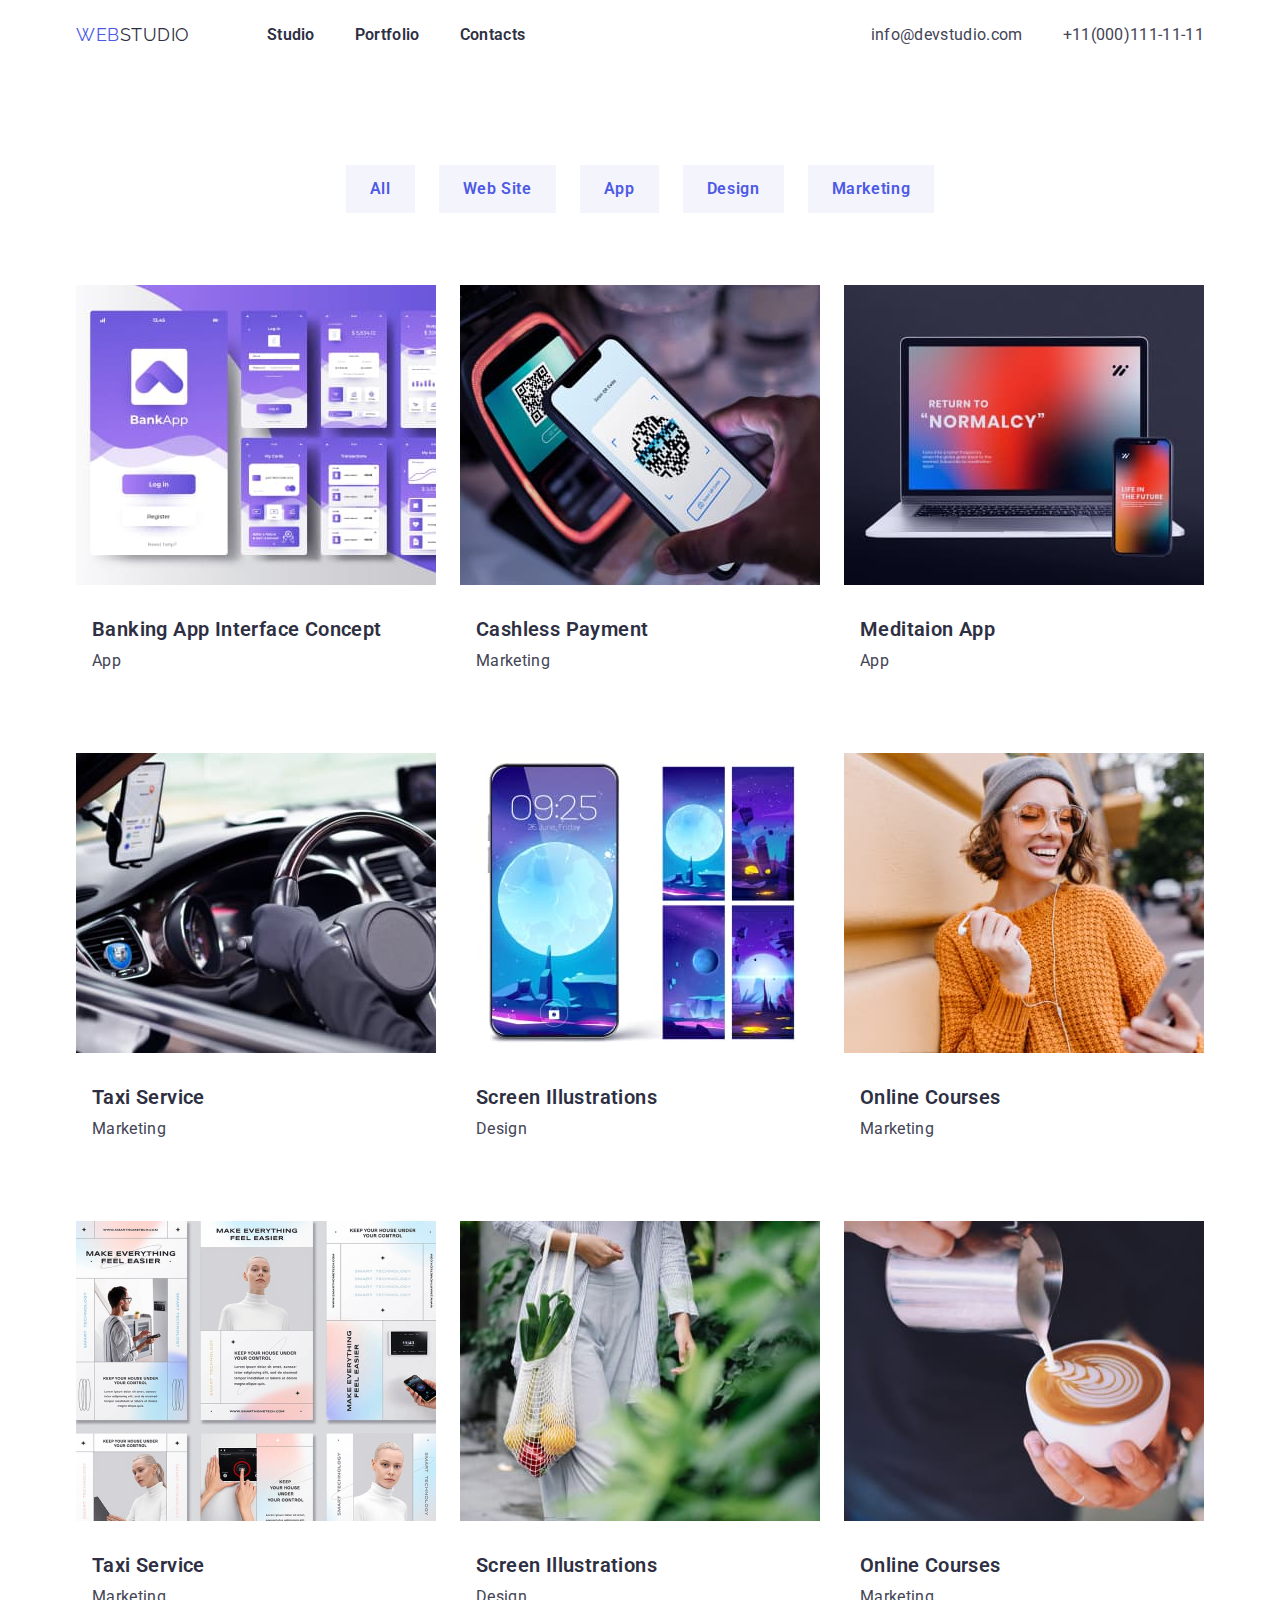
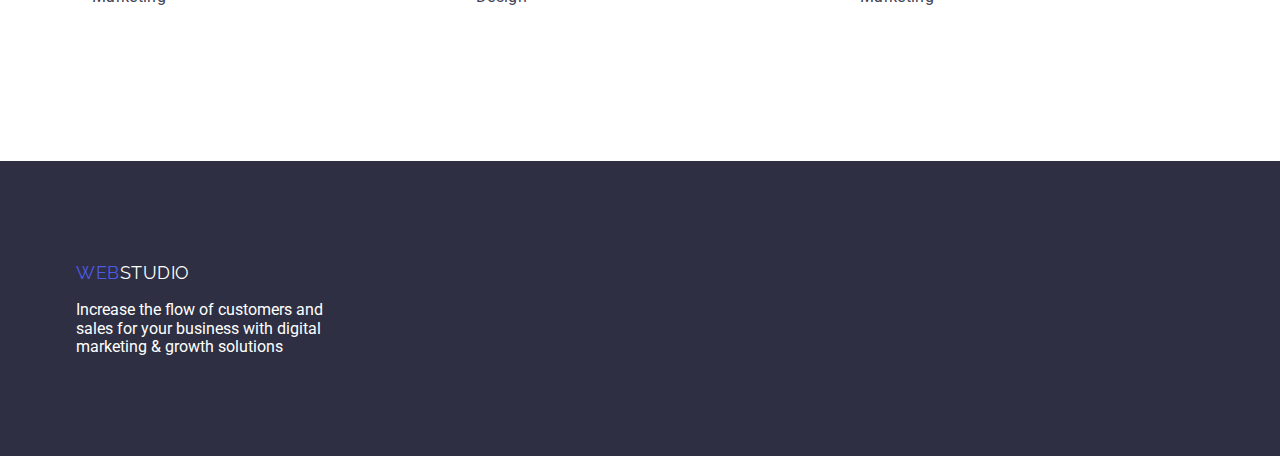
==== portfolio.html @ 3682e01c "копія" ====
<!DOCTYPE html>
<html lang="en">
  <head>
    <meta charset="UTF-8" />
    <meta http-equiv="X-UA-Compatible" content="IE=edge" />
    <meta name="viewport" content="width=device-width, initial-scale=1.0" />
    <link rel="preconnect" href="https://fonts.googleapis.com" />
    <link rel="preconnect" href="https://fonts.gstatic.com" crossorigin />
    <link rel="stylesheet" href="node_modules/modern-normalize/modern-normalize.css"/>
    <link href="https://fonts.googleapis.com/css2?family=Raleway:wght@800&family=Roboto:wght@400;500&display=swap"
    rel="stylesheet">
    <link rel="stylesheet" href="https://cdn.jsdelivr.net/npm/modern-normalize@1.1.0/modern-normalize.min.css"/>
    
    <title>WebStudio</title>
    <link rel="stylesheet" href="./css/styles.css" />
  </head>
  <body>
    <header class="page-header"> 
      <div class="conteiner header-conteiner">
          <nav class="nav">
          <a class="logo no-decoration" href="./index.html">Web<span class="logo-accent">Studio</span></a> 
         
        <ul class="nav-list">
          <li class="nav-item">
          <a class="nav-link no-decoration" href="./index.html">Studio</a>
        </li>
          <li class="nav-item">
            <a class="nav-link no-decoration" href="./portfolio.html">Portfolio</a>
          </li>
          <li class="nav-item">
            <a class="nav-link no-decoration" href="">Contacts</a></li>
        </ul>
        
      </nav>
      <ul class="contacts">
        <li class="contacts-item">
            <a class="contacts-link no-decoration" href="mailto:info@devstudio.com">info@devstudio.com</a>
        </li>
        <li class="contacts-item">
          <a class="contacts-link no-decoration" href="tel:+11(000)111-11-11">+11(000)111-11-11</a>
         </li>
         </ul>
         </div>
    </header>
    <main class="main"> 
    <section class="section-bnt">
      <div class="conteiner">
      <h1 class="section-title visually-hidden">Portfolio</h1>
      <ul class="portfolio-filter">
         <li class="portfolio-filter-item"><button type="button" class="portfolio-filter-bnt">All</button></li>
         <li class="portfolio-filter-item"><button type="button" class="portfolio-filter-bnt">Web Site</button></li>
         <li class="portfolio-filter-item"><button type="button" class="portfolio-filter-bnt">App</button></li>
         <li class="portfolio-filter-item"><button type="button" class="portfolio-filter-bnt">Design</button></li>
         <li class="portfolio-filter-item"><button type="button" class="portfolio-filter-bnt">Marketing</button></li>     
      </ul> 
             
      <ul class="portfolio-list container text-background">

        <li class="porfolio-item">
          <a class="portfolio-link" href=""><img class="team-img" src="./images/portfolio/apps.jpg" alt="Interface" width="360" height="300" >
          <div class="portfolio-card">
          <h2 class="item-decoration item-title">Banking App Interface Concept</h2>
          <p class="description">App</p>
          </div>
        </a>
        </li>
        
        <li class="portfolio-item">
          <a class="portfolio-link" href=""><img class="team-img" src="./images/portfolio/scaner.jpg" alt="Label" width="360" height="300" >
          <div class="portfolio-card"> 
          <h2 class="item-decoration item-title">Cashless Payment</h2>
          <p class="description">Marketing</p>
          </div>
        </a>
        </li>

        <li class="portolio-item">
          <a class="portfolio-link" href=""><img class="team-img" src="./images/portfolio/desctop.jpg" alt="Gadgets" width="360" height="300" >
          <div class="portfolio-card">
          <h2 class="item-decoration item-title">Meditaion App</h2>
          <p class="description">App</p>
          </div>
        </a>
        </li> 

          <li class="portfolio-item">
          <a class="portfolio-link" href=""><img class="team-img" src="./images/portfolio/car.jpg" alt="Car" width="360" height="300" >
          <div class="portfolio-card">
          <h2 class="item-decoration item-title">Taxi Service</h2>
          <p class="description">Marketing</p>
          </div>
        </a>
        </li>

        <li class="portfolio-item">
          <a class="portfolio-link" href=""><img class="team-img" src="./images/portfolio/mobiles.jpg" alt="Phone" width="360" height="300" >
          <div class="portfolio-card">
          <h2 class="item-decoration item-title">Screen Illustrations</h2>
          <p class="description">Design</p>
          </div>
        </a>
        </li>  

        <li class="portfolio-item">
          <a class="portfolio-link" href=""><img class="team-img" src="./images/portfolio/girl.jpg" alt="Girl" width="360" height="300" >
          <div class="portfolio-card">
          <h2 class="item-decoration item-title">Online Courses</h2>
          <p class="description">Marketing</p>
          </div>
        </a>
        </li>       
            
          <li class="portfolio-item">
          <a class="portfolio-link" href="" ><img class="team-img" src="./images/portfolio/instagram.jpg" alt="Instagram Stories" width="360" height="300" >
          <div class="portfolio-card">
          <h2 class="item-decoration item-title">Taxi Service</h2>
          <p class="description">Marketing</p>
          </div>
        </a>
        </li> 

        <li class="portfolio-item">
          <a class="portfolio-link" href=""><img class="team-img" src="./images/portfolio/food.jpg" alt="Girl" width="360" height="300" >
          <div class="portfolio-card">
          <h2 class="item-decoration item-title">Screen Illustrations</h2>
          <p class="description">Design</p>
          </div>
        </a>
        </li>

        <li class="portfolio-item">
          <a class="portfolio-link" href=""><img class="team-img" src="./images/portfolio/latte.jpg" alt="Cup of coffee" width="360" height="300" >
           <div class="portfolio-card">
          <h2 class="item-decoration item-title">Online Courses</h2>
          <p class="description">Marketing</p>
           </div>
          </a>
          </li> 
                  
      </ul>
    </div>
    </section>
  </main>
    <footer class="footer">
      <div class="footer-decoration conteiner">
      <a class="logo no-decoration" href="./index.html">Web<span class="logo-accent logo-footer">Studio</span></a>
       <p class="footer-desc">
         Increase the flow of customers and sales for your business with digital marketing & growth
         solutions
       </p>
      </div>
     </footer>
  </body>
</html>
---- css/styles.css ----
/* змінні */

:root {
  --paragraph-primary-color: #434455;
  --title-primary-color: #2e2f42;
  --title-secondary-color: #ffffff;
  --brand-color: #4d5ae5;
  --background-primary-color: #ffffff;
  --nav-link-color: #2e2f42;
  --contacts-link-color: #434455;
  --link-hover-color: #4d5ae5;
  --byn-background-color: #f4f4fd;
}


/* скидаємо глобальні стилі */

body {
  background-color: var(--background-primary-color);
  color: var(--background-primary-color);
  font-family: 'Roboto', sans-serif;
}


ul {
  list-style: none;
}
.no-decoration {
  text-decoration: none;
}
.link-no-decoration {
  text-decoration: none;
} 
.nav-link-no-decoration {
  text-decoration: none;
}
.portfolio-link {
text-decoration: none;
}

.nav-link-no-decoration {
  text-decoration: none
}

/* скидаємо верхні і нижні зовнішні відступи */

h1,
h2,
h3,
h4,
h5,
h6,
p {
  margin: 0;
  padding: 0;
}

  ul {
  margin: 0;
  padding: 0;
}  

img {
  display: block;
}

/*контейнер */

.conteiner {
  width: 1158px;
  padding-left: 15px;
  padding-right: 15px;
  margin: 0 auto;
}

/* ховаємо заголовки */

.visually-hidden {
  position: absolute;
  width: 1px;
  height: 1px;
  margin: -1px;
  border: 0;
  padding: 0;

  white-space: nowrap;
  clip-path: inset(100%);
  clip: rect(0 0 0 0);
  overflow: hidden;
}

/*header*/

.header-conteiner {
  display: flex;
  justify-content: space-between;
}


/* logo */

.page-header {
  margin-bottom: 0;
}

.logo {
  color: var(--brand-color);
  font-family: 'Raleway', sans-serif;
  font-weight: 800px; 
  font-size: 18px;
  line-height: 1.33;
  letter-spacing: 0.03em;
  text-transform: uppercase;
}

.logo-accent {
  color: var(--title-primary-color);
}

/* Navigation */

.nav-list {
  display: flex;
 }
 
.nav-item {
  margin-right: 40;
 }

.nav-link {
  color: var(--nav-link-color);
  font-weight: 600;
  line-height: 1.33;
  letter-spacing: 0.02em;
} 

.contacts-link {
  line-height: 1.33;
  letter-spacing: 0.02em;
  color: var(--contacts-link-color);
} 

.nav-link:hover,
.nav-link:focus,
.contacts-link:hover,
.contacts-link:focus {
  color: var(--link-hover-color);
}

.nav-item {
  color: #2E2F42;
  font-weight: 600;
  line-height: 1.33;
  letter-spacing: 0.02em;
} 

.nav-item:not(:last-child) {
  margin-right: 40px;
 }


 .nav-list {
  display: flex;
  margin: 0px;
  padding: 0px;
} 
 .nav-list .nav-link {
   display: block; 
  padding-top: 24px;
  padding-bottom: 24px;
 }

  /* contacts */

.contacts  {
  display: flex; 
  align-items: center;
}

 .contacts-item {
  margin-left: 40px;

}

.contacts-item:first-child {
  margin-left: 0;
}


.nav {
  display: flex;
  align-items: center;
}

/*відступ між лого та студіо */

.nav-list {
  margin-left: 77px;
}

/* Hero */   

.hero {
background: #2E2F42;
padding-top: 192px;
text-align: center;
} 


.hero-title {
  font-weight: 600;
  font-size: 56px;
  line-height: 1.07;
  letter-spacing: 0.02em;
  color: var(--title-secondary-color);
  background-color: var(--title-primary-color);
  margin-top: 0;
  width: 492px; 
  text-align: center;
  margin: 0 auto 48px auto; 
}

.hero-btn {
  background-color: var(--brand-color);
  font-family: inherit;
  font-weight: 600;
  line-height: 1.18;
  letter-spacing: 0.04em;
  color: var(--title-secondary-color);
  cursor: pointer;
  padding-top: 16px;
  padding-right: 32px;
  padding-bottom: 16px;
  padding-left: 32px;
}

.section-title {
  font-weight: 600;
  font-size: 36px;
  line-height: 1.11;
  text-align: center;
  letter-spacing: 0.02em;
  text-transform: capitalize;
  color: var(--title-primary-color);
}


/* Features section*/ 

.features {
  padding-top: 120px;
}

.features-list {
  display: flex;
  gap: 24px;
}

.features-item {
  width: 264px;
}


 .features-list .item-title {
  margin-bottom: 8px;
  margin-top: 0px;
  flex-basis: calc((100% - 72px) / 4);
} 

.item-title {
  font-weight: 600;
  font-size: 20px;
  line-height: 1.2;
  letter-spacing: 0.02em;
  color: var(--title-primary-color); 
}

.description {
  line-height: 1.5;
  letter-spacing: 0.02em;
  color: var(--paragraph-primary-color);
} 

/* Works section*/

.section-title {
    margin-bottom: 72px;
}

.works-list {
  display: flex;
  flex-wrap: wrap;
  gap: 24px;
  padding: 0;
  margin: 0; 
}


.works-list {
  flex-basis: calc((100% - 48px)/3);
}


.works-list .works-item {
  justify-content: 24;
}

.works-list {
  display: flex;
} 




/* Team section */

.section {
  padding-bottom: 120px;
}  

.section-team {
  background: #F4F4FD;
}

 .title-front {
  margin-bottom: 8px;
}

.teams {
  display: flex;
  gap: 24px; 
}
 .teams .team-item {
  flex-basis: calc((100% - 72px) / 4);
}
.team-list .team-item {
  background-color: #FFFFFF;
}

.item-description {
  padding-top: 32px;
  padding-right: 16px;
  padding-bottom: 32px;
  padding-left: 16px;
  text-align: center;
}

/* ======Portfolio======= */

.section-bnt {
  padding-top: 96px;
  padding-bottom: 120px;
  margin-top: auto;
}

.portfolio-filter-bnt {
  background-color: var(--byn-background-color);
  font-weight: 600;
  font-size: 16px;
  line-height: 1.5;
  text-align: center;
  letter-spacing: 0.04em;
  color: var(--brand-color);
  cursor: pointer;
  border: none;
  display: flex;
  align-items: center;
  justify-content: center;  
}

.portfolio-filter-bnt:hover,
.portfolio-filter-btn:focus {
  background-color: var(--brand-color);
  color: var(--background-primary-color);
}

.portfolio-filter {
  display: flex;
  align-items: center;
  justify-content: center;
  margin-bottom: 72px;
}

.portfolio-filter-bnt {
  padding-top: 12px;
  padding-right: 24px;
  padding-left: 24px;
  padding-bottom: 12px; 
 margin-bottom: 0;
} 

.portfolio-filter-item {
  margin-right: 24px;
}

.portfolio-filter-item:last-child {
  margin-right: 0;
}

.text-background {
  color: var(--background-primary-color);
}


.portfolio-list {
  padding: 0;
  margin: 0;
  list-style: none;
  display: flex;
  flex-wrap: wrap;
  row-gap: 48px;
  column-gap: 24px;
}

.portfolio-list > .portfolio-item {

 flex-basis: calc((100% - 48) / 3);
} 

.portfolio-list .item-decoration {
  margin-bottom: 8px;
}

.portfolio-card {
padding-top: 32px;
padding-bottom: 32px;
padding-left: 16px;
padding-right: 16px;
}

/* Footer */

.footer {
  background-color: var(--title-primary-color);
  padding: 100px 0;
}
.logo-footer {
  color: var(--background-primary-color);
}

.footer .logo {
  margin-bottom: 188px;
  
}

.footer-desc {
  width: 264px;
  margin-top: 16px;
}
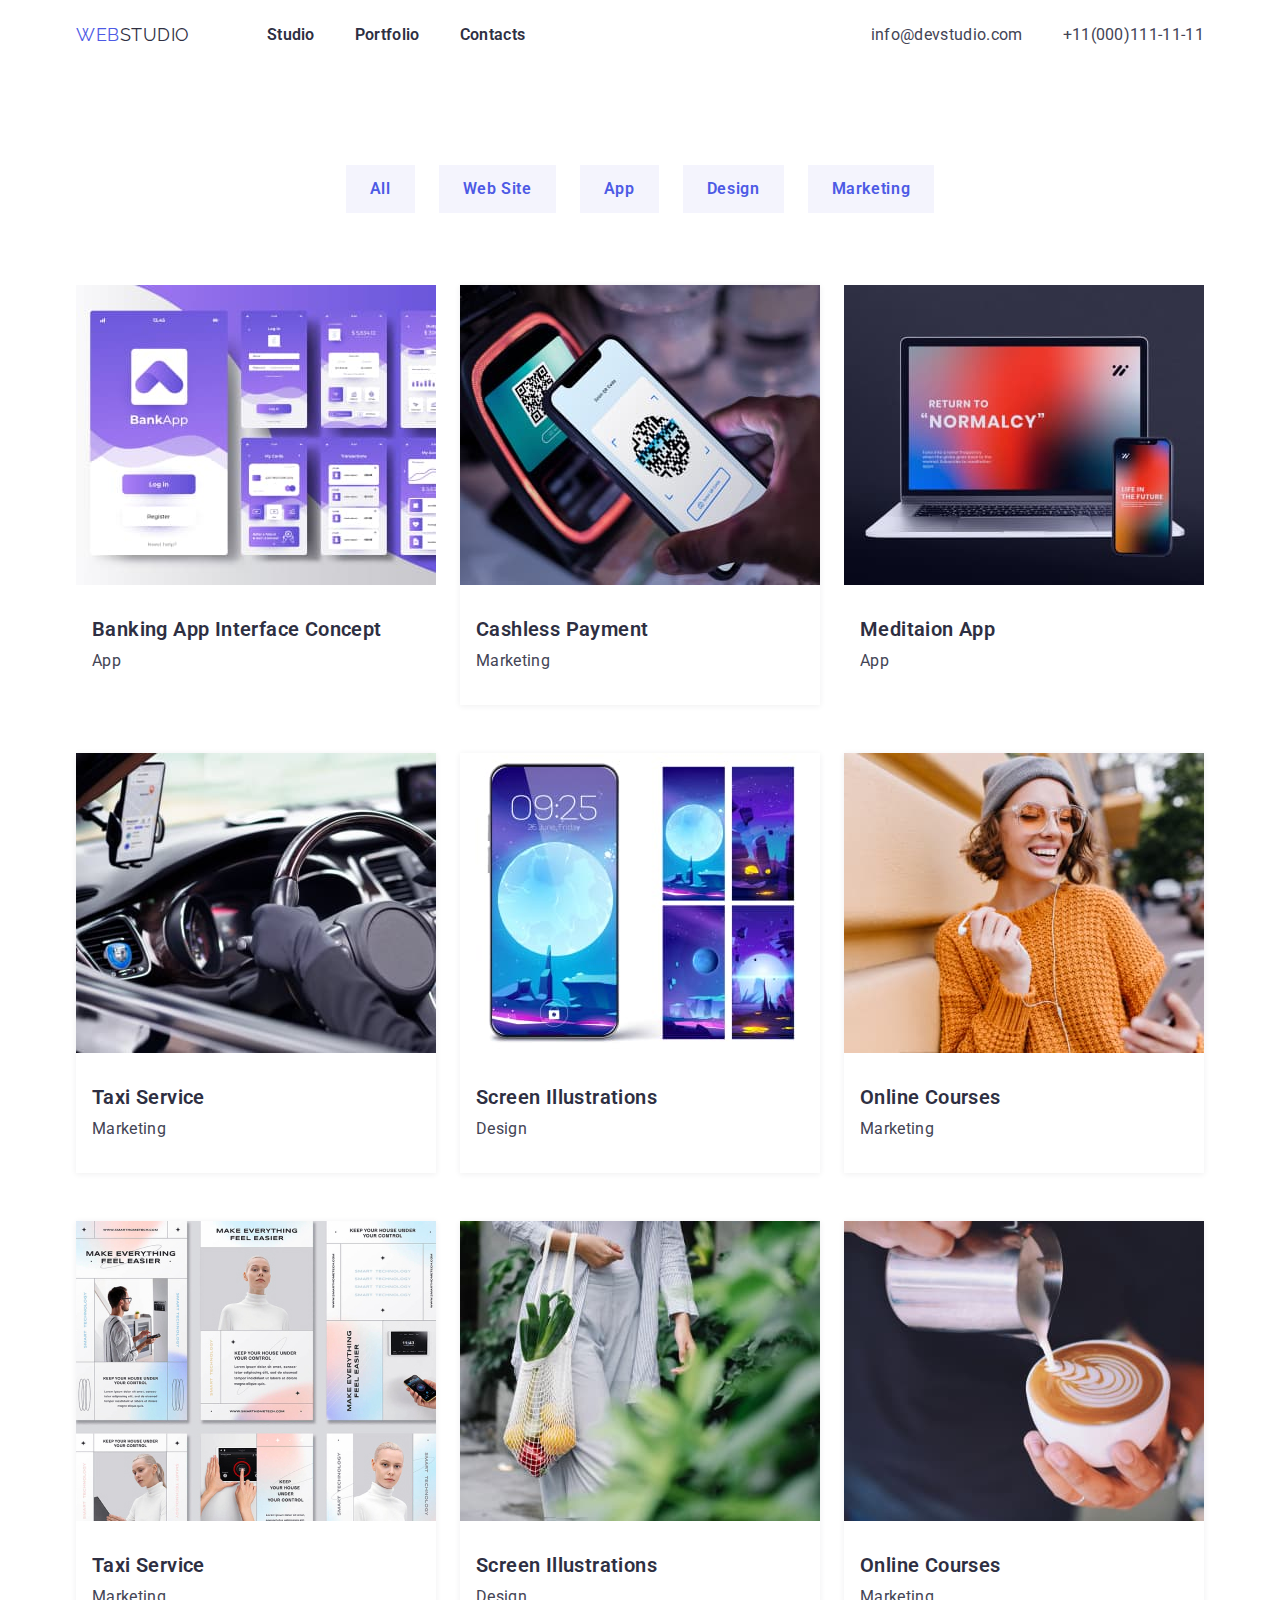
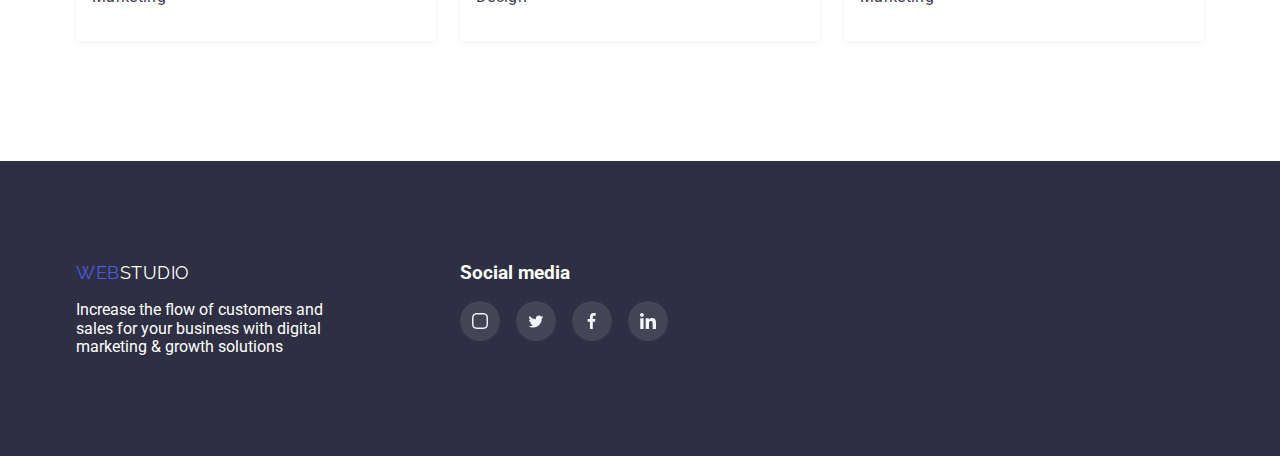
==== commit efe02a3a: "box-shadow" ====
--- a/portfolio.html
+++ b/portfolio.html
@@ -141,14 +141,53 @@
     </div>
     </section>
   </main>
-    <footer class="footer">
-      <div class="footer-decoration conteiner">
-      <a class="logo no-decoration" href="./index.html">Web<span class="logo-accent logo-footer">Studio</span></a>
-       <p class="footer-desc">
-         Increase the flow of customers and sales for your business with digital marketing & growth
-         solutions
-       </p>
-      </div>
-     </footer>
-  </body>
+  <footer class="footer">
+    <div class="footer-decoration conteiner">
+      <div>
+    <a class="logo no-decoration" href="./index.html">Web<span class="logo-accent logo-footer">Studio</span></a>
+    <p class="footer-desc">
+      Increase the flow of customers and sales for your business with digital marketing & growth
+      solutions
+    </p>
+    </div>
+<div class="footer-icon-div">
+<h3 class="footer-icon-text">Social media</h3>
+    <ul class="footer-social">
+      <li class="footer-social-list">
+        <a href="" class="footer-icon-link">
+          <svg class="footer-list-icon" wigth="16" height="16">
+            <use class="footer-list-link" href="./images/sprite.svg#icon-instagram">
+            </use>
+          </svg>
+        </a>
+      </li>
+      <li class="footer-social-list">
+        <a href="" class="footer-icon-link">
+        <svg class="footer-list-icon" wigth="16" height="13">
+          <use class="footer-list-link" href="./images/sprite.svg#icon-twetter">
+          </use>
+        </svg>
+        </a>
+    </li>  
+    <li class="footer-social-list">
+      <a href="" class="footer-icon-link">
+      <svg class="footer-list-icon" wigth="8" height="16">
+        <use class="footer-list-link" href="./images/sprite.svg#icon-facebook">
+        </use>
+      </svg>
+      </a>
+  </li>  
+  <li class="footer-social-list">
+    <a href="" class="footer-icon-link">
+    <svg class="footer-list-icon" wigth="16" height="16">
+      <use class="footer-list-link" href="./images/sprite.svg#icon-linkedin">
+      </use>
+    </svg>
+    </a>
+</li>    
+      </ul>
+      </div> 
+    </div>
+  </footer>
+</body>
 </html>
--- a/css/styles.css
+++ b/css/styles.css
@@ -205,7 +205,25 @@
 background: #2E2F42;
 padding-top: 192px;
 text-align: center;
-} 
+background-image: linear-gradient(to right, rgba(46, 47, 66, 0.7), rgba(46, 47, 66, 0.7)),
+url(../images/people-office.jpg);
+background-size: cover;
+background-repeat: no-repeat;
+background-position: center;
+} 
+ 
+
+/* box-shadow */
+
+.hero-btn {
+  box-shadow: 0px 4px 4px rgba(0, 0, 0, 0.15);
+}
+
+.hero-btn:hover, 
+.hero-btn:focus {
+box-shadow: 0px 2px 1px rgba(46, 47, 66, 0.08), 0px 1px 1px rgba(46, 47, 66, 0.16), 0px 1px 6px rgba(46, 47, 66, 0.08);
+background-color: #404BBF;
+}
 
 
 .hero-title {
@@ -214,7 +232,7 @@
   line-height: 1.07;
   letter-spacing: 0.02em;
   color: var(--title-secondary-color);
-  background-color: var(--title-primary-color);
+  /* background-color: var(--title-primary-color); */
   margin-top: 0;
   width: 492px; 
   text-align: center;
@@ -282,6 +300,20 @@
   color: var(--paragraph-primary-color);
 } 
 
+
+.icon-features {
+  background-color: #F4F4FD;
+  display: flex;
+  justify-content: center;
+  align-items: center;
+  width: 264px;
+  height: 112px;
+  margin-bottom: 8px;
+  
+}
+
+
+
 /* Works section*/
 
 .section-title {
@@ -337,6 +369,14 @@
 .team-list .team-item {
   background-color: #FFFFFF;
 }
+
+
+.team-item {
+  box-shadow: 0px 2px 1px rgba(46, 47, 66, 0.08), 0px 1px 1px rgba(46, 47, 66, 0.16),
+  0px 1px 6px rgba(46, 47, 66, 0.08);
+}
+
+
 
 .item-description {
   padding-top: 32px;
@@ -344,6 +384,52 @@
   padding-bottom: 32px;
   padding-left: 16px;
   text-align: center;
+}
+
+/* decoration icon */
+
+/* Our Team */
+
+.social-list {
+  display: flex;
+  justify-content: space-between;
+  gap: 24px;
+  margin-top: 12px;
+}
+
+.social-list-item {
+  display: flex;
+  justify-content: center;
+  align-items: center;
+  border-radius: 50%;
+  background-color: #4d5ae5;
+  width: 40px;
+  height: 40px;
+}
+
+.social-list-item:hover,
+.social-list-item:focus {
+  background-color: #31D0AA;
+}
+
+/* customers */
+
+.customers-icon {
+  display: flex;
+  justify-content: space-between;
+  gap: 24px;
+  margin-top: 72px;
+}
+
+.customers-li {
+  display: flex;
+  justify-content: center;
+  align-items: center;
+  border-radius: 4px;
+  background-color: #E5E5E5
+  ;
+  width: 168px;
+  height: 88px;
 }
 
 /* ======Portfolio======= */
@@ -414,9 +500,19 @@
 }
 
 .portfolio-list > .portfolio-item {
-
  flex-basis: calc((100% - 48) / 3);
 } 
+
+
+.portfolio-item:hover,
+.portfolio-item:focus {
+  box-shadow: 0px 2px 1px rgba(46, 47, 66, 0.08), 0px 1px 1px rgba(46, 47, 66, 0.16),
+  0px 1px 6px rgba(46, 47, 66, 0.08);
+}
+
+.portfolio-item {
+  box-shadow: 0px 1px 6px rgba(46, 47, 66, 0.08);
+}
 
 .portfolio-list .item-decoration {
   margin-bottom: 8px;
@@ -448,3 +544,42 @@
   width: 264px;
   margin-top: 16px;
 } 
+
+/* footer decoration */
+
+.footer .conteiner {
+  display: flex;
+}
+.footer-icon-div {
+  width: 208px;
+  height: 80px;
+  margin-left: 120px;
+}
+
+.footer-icon-text {
+letter-spacing: 2%; 
+line-height: 24px;
+} 
+
+
+.footer-social {
+  display: flex;
+  gap: 16px;
+
+}
+
+.footer-icon-link {
+  display: flex;
+  justify-content: center;
+  align-items: center;
+  border-radius: 50%;
+  background-color: rgba(255, 255, 255, 0.1);
+  width: 40px;
+  height: 40px;
+  margin-top: 16px;
+}
+
+.footer-icon-link:hover,
+.footer-icon-link:focus {
+  background-color: #31D0AA;
+}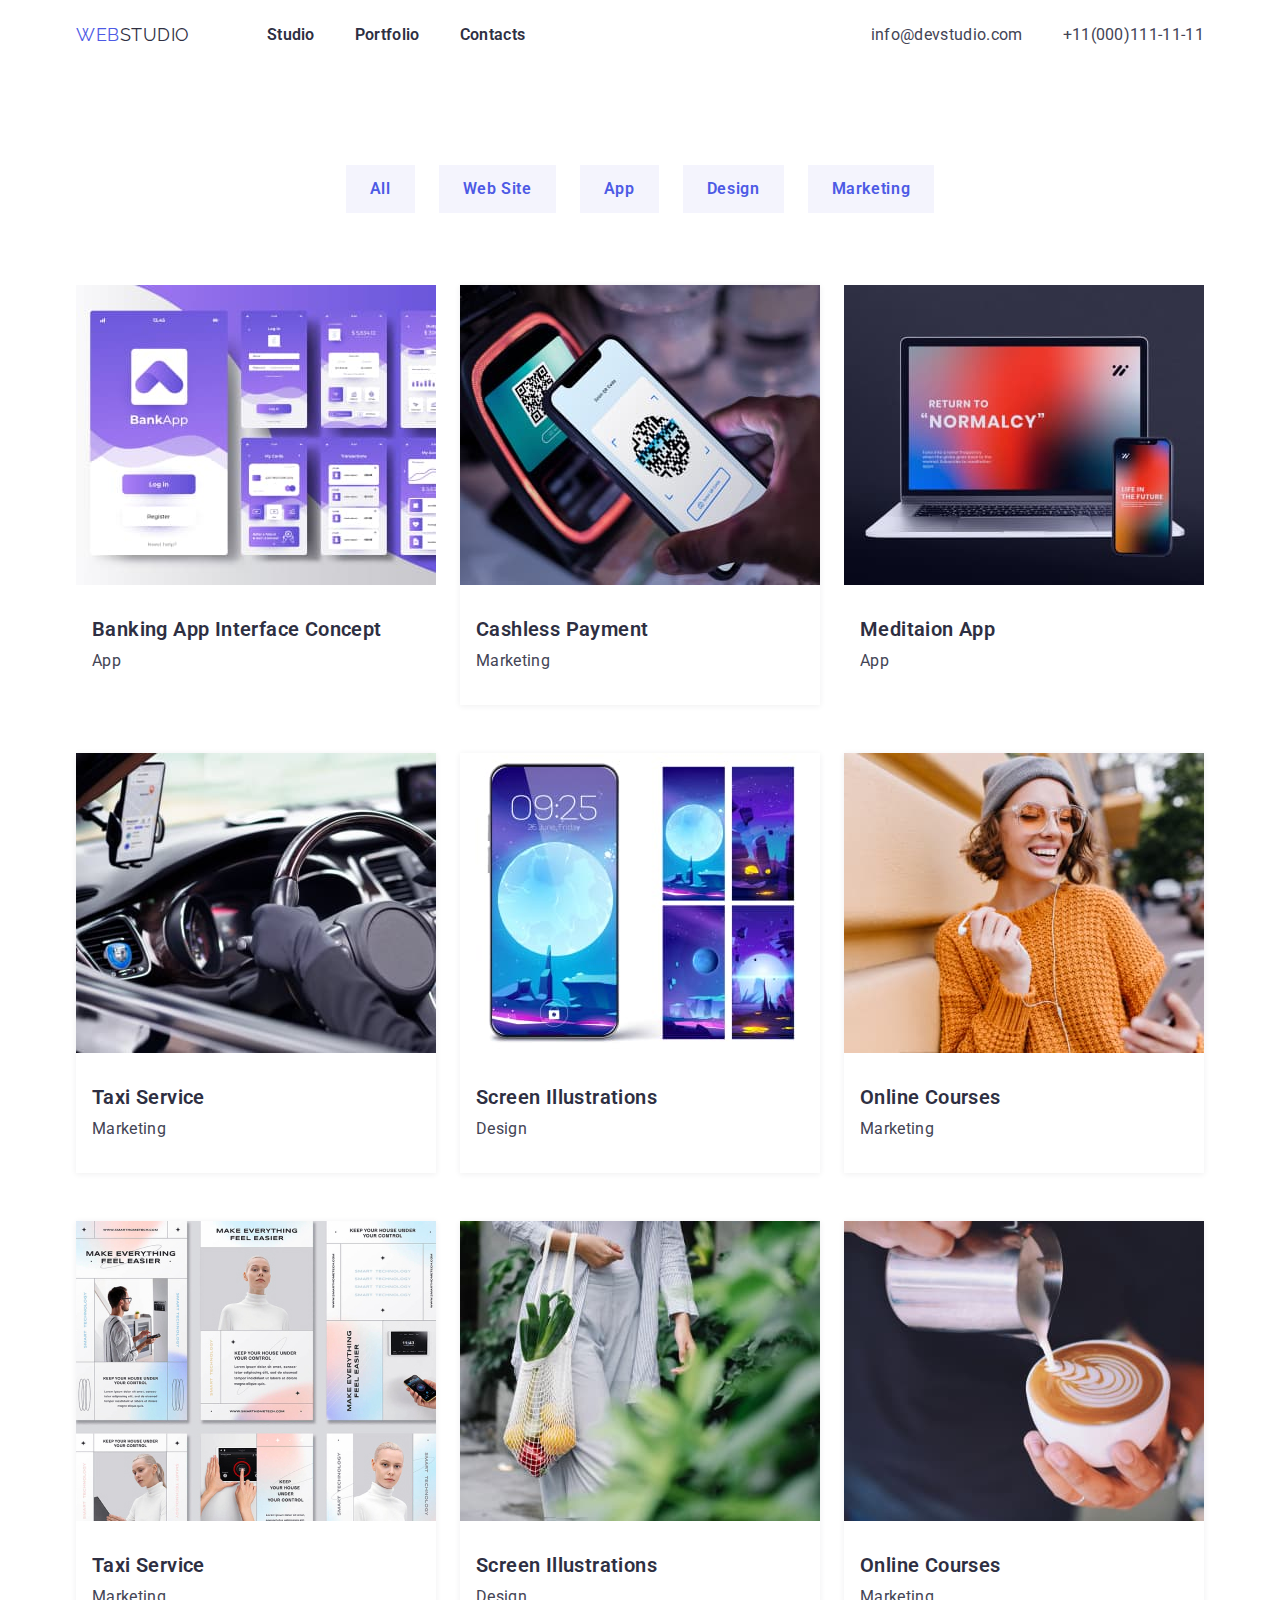
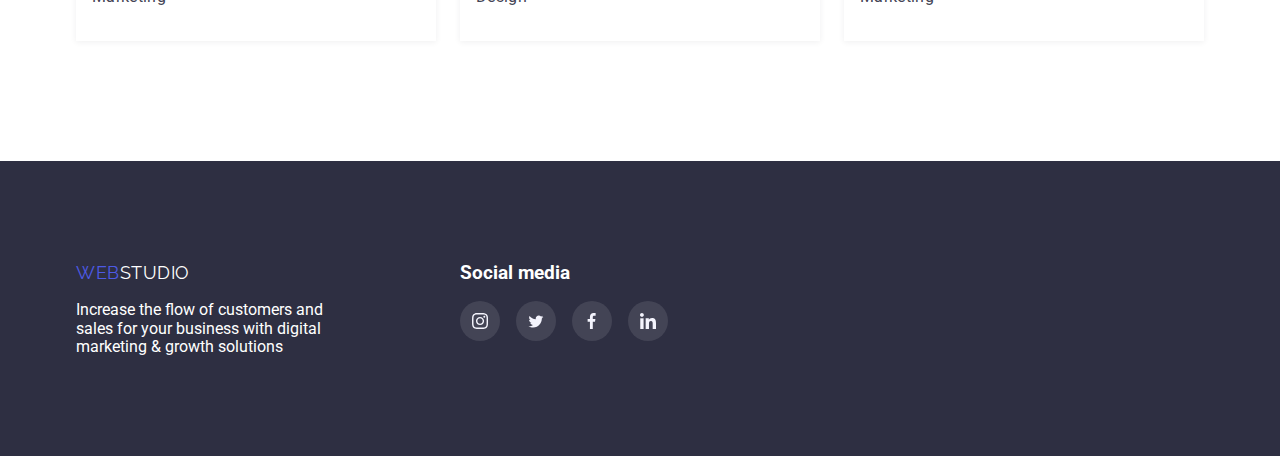
==== commit da45f62b: "редагування студії" ====
--- a/portfolio.html
+++ b/portfolio.html
@@ -156,7 +156,7 @@
       <li class="footer-social-list">
         <a href="" class="footer-icon-link">
           <svg class="footer-list-icon" wigth="16" height="16">
-            <use class="footer-list-link" href="./images/sprite.svg#icon-instagram">
+            <use class="footer-list-link" href="./images/sprite.svg#icon-instagram-2">
             </use>
           </svg>
         </a>
--- a/css/styles.css
+++ b/css/styles.css
@@ -92,6 +92,11 @@
 
 /*header*/
 
+.section {
+  max-width: 1440px;
+  margin: 0 auto;
+}
+
 .header-conteiner {
   display: flex;
   justify-content: space-between;
@@ -207,16 +212,16 @@
 text-align: center;
 background-image: linear-gradient(to right, rgba(46, 47, 66, 0.7), rgba(46, 47, 66, 0.7)),
 url(../images/people-office.jpg);
-background-size: cover;
+background-size: auto;
 background-repeat: no-repeat;
 background-position: center;
 } 
  
-
 /* box-shadow */
 
 .hero-btn {
   box-shadow: 0px 4px 4px rgba(0, 0, 0, 0.15);
+  border: 0;
 }
 
 .hero-btn:hover, 
@@ -224,7 +229,6 @@
 box-shadow: 0px 2px 1px rgba(46, 47, 66, 0.08), 0px 1px 1px rgba(46, 47, 66, 0.16), 0px 1px 6px rgba(46, 47, 66, 0.08);
 background-color: #404BBF;
 }
-
 
 .hero-title {
   font-weight: 600;
@@ -268,7 +272,7 @@
 
 .features {
   padding-top: 120px;
-}
+} 
 
 .features-list {
   display: flex;
@@ -334,9 +338,9 @@
 }
 
 
-.works-list .works-item {
+/* .works-list .works-item {
   justify-content: 24;
-}
+} */
 
 .works-list {
   display: flex;
@@ -352,6 +356,7 @@
 }  
 
 .section-team {
+  padding-top: 120px;
   background: #F4F4FD;
 }
 
@@ -397,7 +402,7 @@
   margin-top: 12px;
 }
 
-.social-list-item {
+.social-list-link {
   display: flex;
   justify-content: center;
   align-items: center;
@@ -407,29 +412,55 @@
   height: 40px;
 }
 
-.social-list-item:hover,
-.social-list-item:focus {
+.social-list-link:hover,
+.social-list-link:focus {
   background-color: #31D0AA;
 }
 
-/* customers */
+    .customer-section .item-title {
+      font-weight: 600;
+    font-size: 36px;
+    line-height: 1.11;
+    text-align: center;
+    letter-spacing: 0.02em;
+    text-transform: capitalize;
+    color: var(--title-primary-color); 
+    }
 
 .customers-icon {
   display: flex;
   justify-content: space-between;
   gap: 24px;
-  margin-top: 72px;
+  /* margin-top: 72px; */
 }
 
 .customers-li {
-  display: flex;
-  justify-content: center;
-  align-items: center;
-  border-radius: 4px;
-  background-color: #E5E5E5
-  ;
   width: 168px;
   height: 88px;
+  display: flex;
+  justify-content: center;
+  align-items: center;
+  border-radius: 4px;
+  border: 1px solid #8E8F99;
+
+}
+.customer-section {
+  padding-top: 120px;
+}
+
+.customers-use {
+  color: grey;
+  border: 1px solid grey;
+}
+
+.customers-use:hover,
+.customers-use:focus {
+  color: violet;
+  border: 1px solid violet;
+}
+
+.customer-svg {
+  fill: currentColor;
 }
 
 /* ======Portfolio======= */
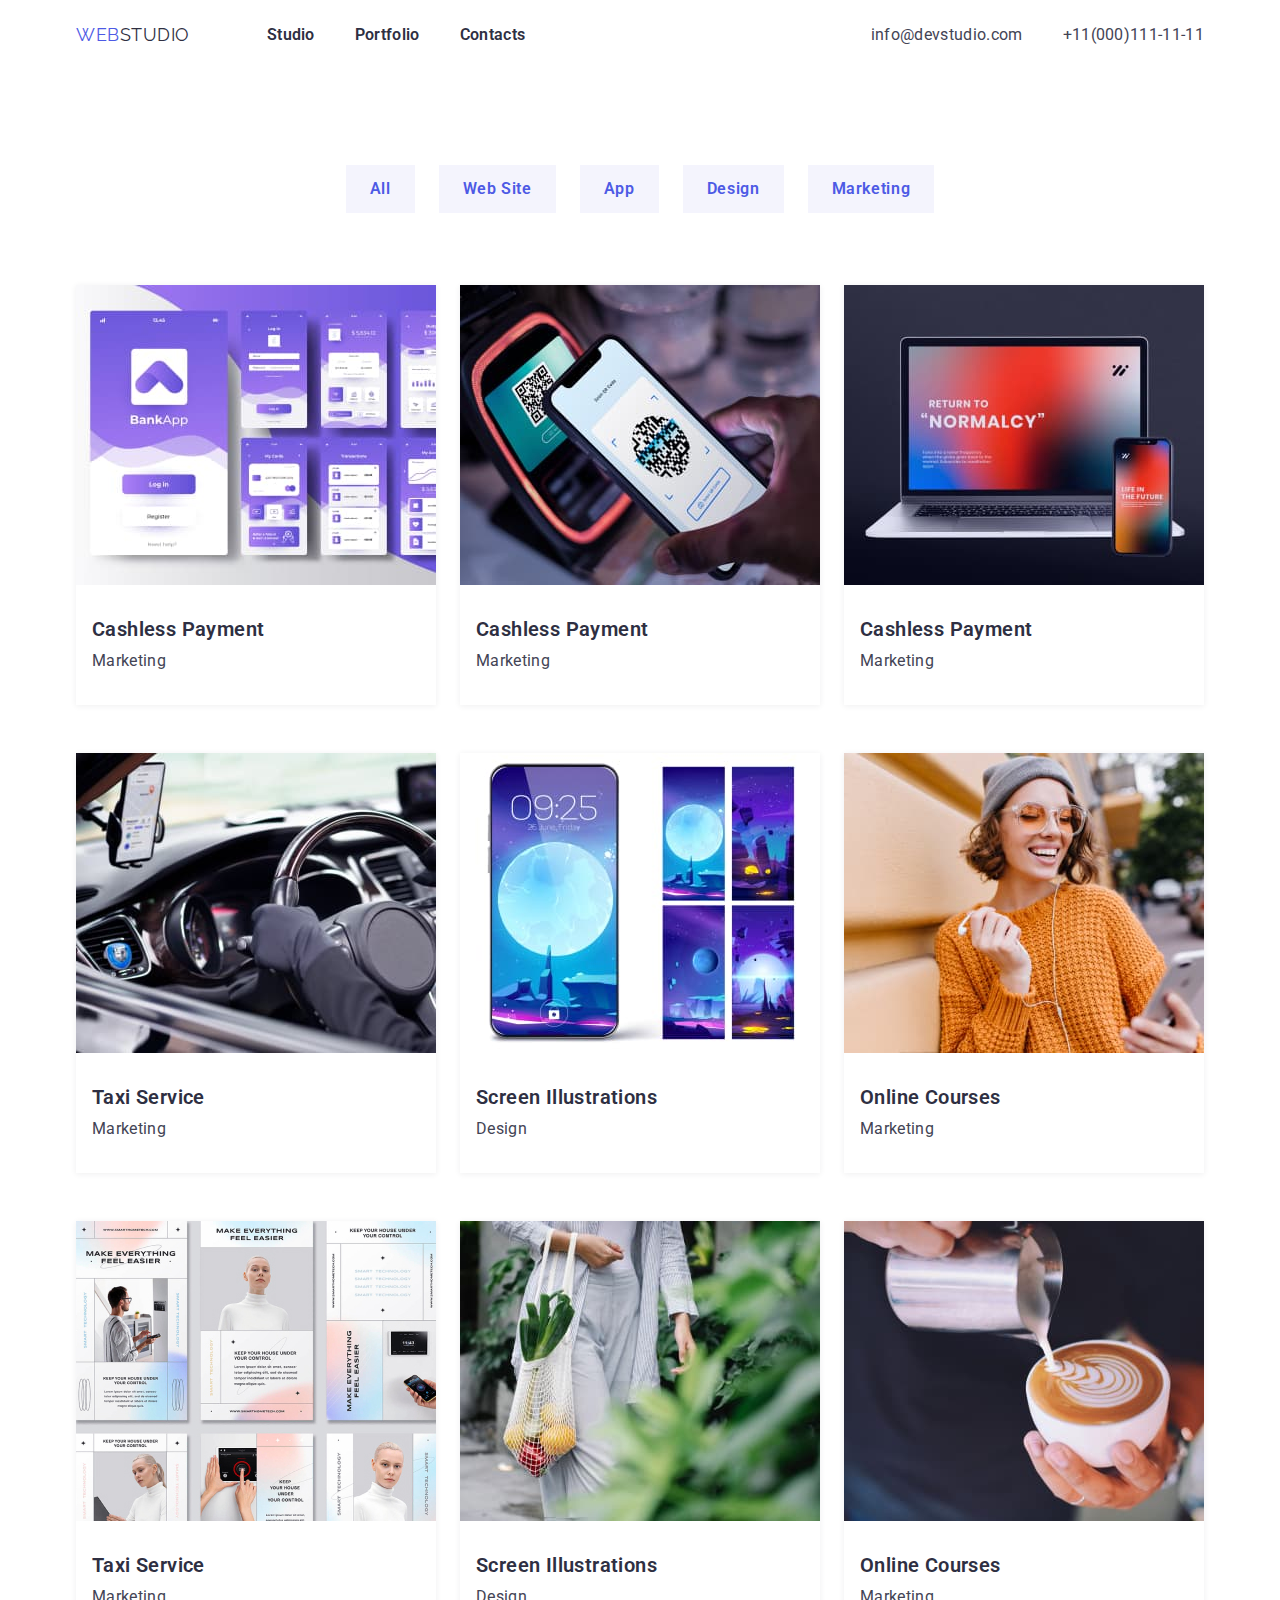
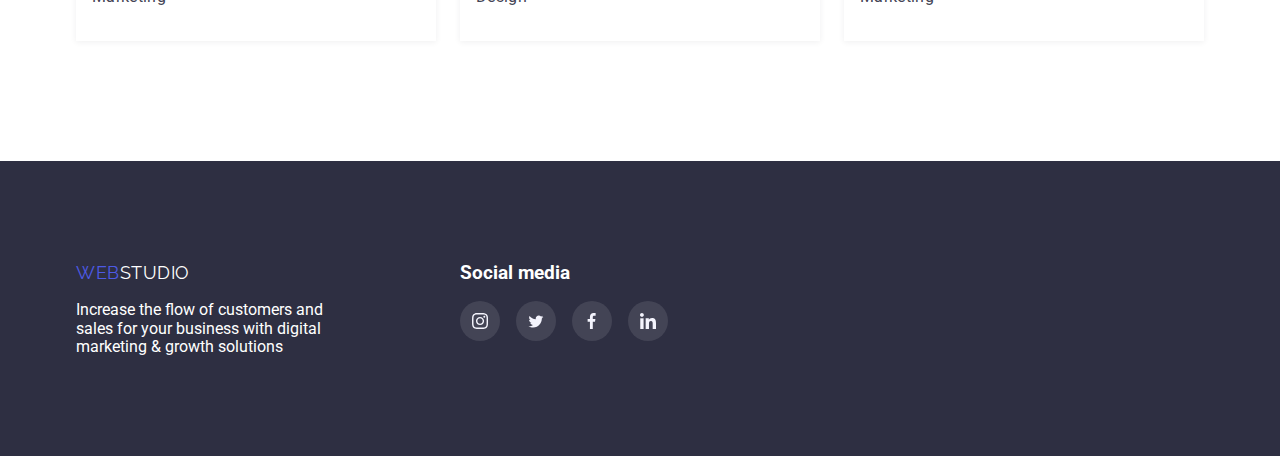
==== commit dc3eeca7: "доробляла портфоліо" ====
--- a/portfolio.html
+++ b/portfolio.html
@@ -55,16 +55,16 @@
       </ul> 
              
       <ul class="portfolio-list container text-background">
-
-        <li class="porfolio-item">
-          <a class="portfolio-link" href=""><img class="team-img" src="./images/portfolio/apps.jpg" alt="Interface" width="360" height="300" >
-          <div class="portfolio-card">
-          <h2 class="item-decoration item-title">Banking App Interface Concept</h2>
-          <p class="description">App</p>
+        
+        <li class="portfolio-item">
+          <a class="portfolio-link" href=""><img class="team-img" src="./images/portfolio/apps.jpg" alt="Label" width="360" height="300" >
+          <div class="portfolio-card"> 
+          <h2 class="item-decoration item-title">Cashless Payment</h2>
+          <p class="description">Marketing</p>
           </div>
         </a>
         </li>
-        
+
         <li class="portfolio-item">
           <a class="portfolio-link" href=""><img class="team-img" src="./images/portfolio/scaner.jpg" alt="Label" width="360" height="300" >
           <div class="portfolio-card"> 
@@ -74,14 +74,14 @@
         </a>
         </li>
 
-        <li class="portolio-item">
-          <a class="portfolio-link" href=""><img class="team-img" src="./images/portfolio/desctop.jpg" alt="Gadgets" width="360" height="300" >
-          <div class="portfolio-card">
-          <h2 class="item-decoration item-title">Meditaion App</h2>
-          <p class="description">App</p>
+        <li class="portfolio-item">
+          <a class="portfolio-link" href=""><img class="team-img" src="./images/portfolio/desctop.jpg" alt="Label" width="360" height="300" >
+          <div class="portfolio-card"> 
+          <h2 class="item-decoration item-title">Cashless Payment</h2>
+          <p class="description">Marketing</p>
           </div>
         </a>
-        </li> 
+        </li>
 
           <li class="portfolio-item">
           <a class="portfolio-link" href=""><img class="team-img" src="./images/portfolio/car.jpg" alt="Car" width="360" height="300" >
--- a/css/styles.css
+++ b/css/styles.css
@@ -236,7 +236,6 @@
   line-height: 1.07;
   letter-spacing: 0.02em;
   color: var(--title-secondary-color);
-  /* background-color: var(--title-primary-color); */
   margin-top: 0;
   width: 492px; 
   text-align: center;
@@ -337,16 +336,9 @@
   flex-basis: calc((100% - 48px)/3);
 }
 
-
-/* .works-list .works-item {
-  justify-content: 24;
-} */
-
 .works-list {
   display: flex;
 } 
-
-
 
 
 /* Team section */
@@ -417,51 +409,55 @@
   background-color: #31D0AA;
 }
 
-    .customer-section .item-title {
-      font-weight: 600;
-    font-size: 36px;
-    line-height: 1.11;
-    text-align: center;
-    letter-spacing: 0.02em;
-    text-transform: capitalize;
-    color: var(--title-primary-color); 
-    }
-
-.customers-icon {
-  display: flex;
-  justify-content: space-between;
-  gap: 24px;
-  /* margin-top: 72px; */
-}
+/* customers */
+
+.customer-section {
+  padding-top: 120px;
+  padding-bottom: 120px;
+}
+
+.customerss-icon {
+  display: flex;
+  gap: 24px;  
+} 
 
 .customers-li {
   width: 168px;
   height: 88px;
-  display: flex;
+  cursor: pointer;
+  margin: 0;
+  padding: 0;
+  border-radius: 4px;
+}
+  
+.customers-use {
+  border: 1px solid #8e8f99;
+  height: 100%;
+  width: 100%;
+  fill: #8e8f99;
+  display: flex;
+  align-items: center;
   justify-content: center;
-  align-items: center;
   border-radius: 4px;
-  border: 1px solid #8E8F99;
-
-}
-.customer-section {
-  padding-top: 120px;
-}
-
-.customers-use {
-  color: grey;
-  border: 1px solid grey;
-}
-
-.customers-use:hover,
-.customers-use:focus {
-  color: violet;
+}
+
+ .customer-section .item-title {
+  font-weight: 600;
+  font-size: 36px;
+  line-height: 1.11;
+  text-align: center;
+  letter-spacing: 0.02em;
+  text-transform: capitalize;
+  color: var(--title-primary-color); 
+   }
+
+ .customers-use:hover,
+ .customers-use:focus {
+  color: #4d5ae5;
   border: 1px solid violet;
-}
-
-.customer-svg {
   fill: currentColor;
-}
+ }  
+
 
 /* ======Portfolio======= */
 
@@ -490,6 +486,7 @@
 .portfolio-filter-btn:focus {
   background-color: var(--brand-color);
   color: var(--background-primary-color);
+  box-shadow: 0px 2px 2px rgba(0, 0, 0, 0.12), 0px 2px 1px rgba(0, 0, 0, 0.08), 0px 3px 1px rgba(0, 0, 0, 0.1);
 }
 
 .portfolio-filter {
@@ -528,6 +525,7 @@
   flex-wrap: wrap;
   row-gap: 48px;
   column-gap: 24px;
+  border: none;
 }
 
 .portfolio-list > .portfolio-item {
